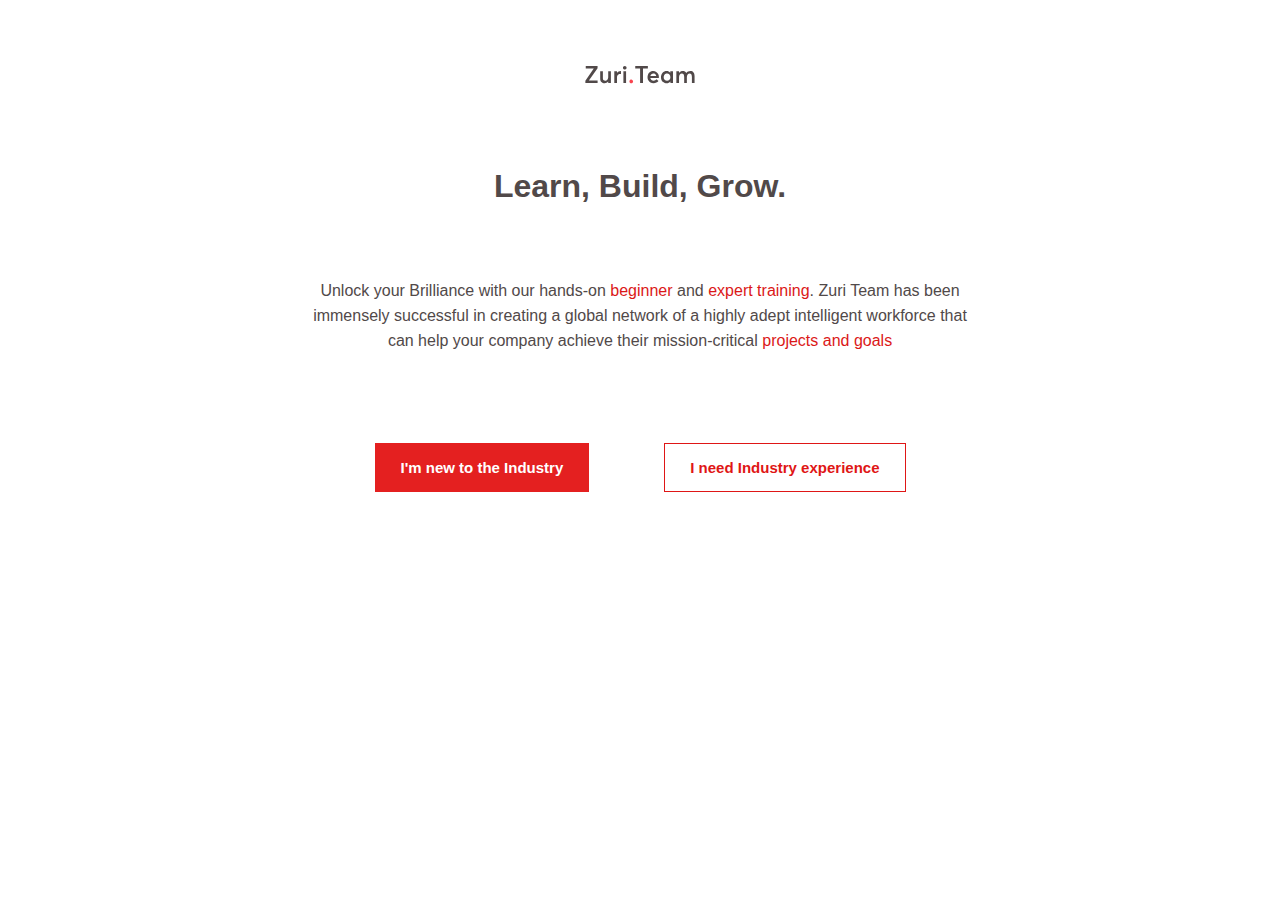
==== index.html @ c4123cb1 "First commit" ====
<!DOCTYPE html>
<html lang="en">
<head>
    <meta charset="UTF-8">
    <meta http-equiv="X-UA-Compatible" content="IE=edge">
    <meta name="viewport" content="width=device-width, initial-scale=1.0">
    <link href="http://fonts.cdnfonts.com/css/averta-standard" rel="stylesheet">
    <link rel="stylesheet" href="style.css">
    <title>ZURI | Learn, Build, Grow.</title>
</head>
<body>
    <section class="first">
        <header>
            <div class="logo">
                <svg width="110" height="19" viewBox="0 0 110 19" fill="none" xmlns="http://www.w3.org/2000/svg">
                    <path d="M4.05078 15.3984V15.3633L12.5703 3.1875V0.949219H0.746094V3.55078H8.76172V3.59766L0.371094 15.7266V18H12.6055V15.3984H4.05078ZM23.2109 6.29297V11.8945C23.2109 12.5039 23.1289 13.0664 22.9648 13.5586C22.8008 14.0508 22.5781 14.4609 22.2969 14.7656C22.0156 15.082 21.6875 15.3281 21.3359 15.4922C20.9727 15.6562 20.5977 15.7383 20.1992 15.7383C19.7773 15.7383 19.4375 15.6914 19.1562 15.5977C18.875 15.5039 18.6289 15.3281 18.4414 15.0938C18.2422 14.8594 18.1016 14.5547 18.0078 14.1562C17.9141 13.7695 17.8789 13.2773 17.8789 12.6914V6.29297H15.1953V13.418C15.1953 14.2734 15.3008 15.0117 15.5117 15.6328C15.7227 16.2539 16.0156 16.7461 16.4141 17.1094C16.8125 17.4844 17.2695 17.7539 17.7852 17.9297C18.3008 18.1055 18.8984 18.1875 19.5664 18.1875C20.2578 18.1875 20.9141 18.0469 21.5469 17.7539C22.168 17.4609 22.707 17.0391 23.1758 16.4766H23.2109V18H25.8945V6.29297H23.2109ZM35.6562 6.11719C34.9414 6.11719 34.2734 6.29297 33.6406 6.62109C33.0078 6.94922 32.4688 7.42969 32.0117 8.05078H31.9766V6.29297H29.293V18H31.9766V12.4453C31.9766 11.8125 32.0938 11.2383 32.3398 10.7344C32.5859 10.2305 32.9492 9.83203 33.4414 9.52734C33.9336 9.23438 34.5078 9.08203 35.1758 9.08203C35.4102 9.08203 35.6797 9.09375 35.9844 9.11719V6.12891C35.9141 6.12891 35.8086 6.11719 35.6562 6.11719ZM39.7578 4.54688C40.0742 4.54688 40.3672 4.47656 40.6484 4.3125C40.9297 4.14844 41.1523 3.9375 41.3164 3.65625C41.4805 3.38672 41.5625 3.09375 41.5625 2.76562C41.5625 2.28516 41.375 1.86328 41.0234 1.51172C40.6719 1.16016 40.25 0.984375 39.7578 0.984375C39.2422 0.984375 38.8203 1.16016 38.4688 1.51172C38.1172 1.86328 37.9414 2.27344 37.9414 2.76562C37.9414 3.25781 38.1172 3.67969 38.4688 4.03125C38.8203 4.38281 39.2422 4.54688 39.7578 4.54688ZM38.3984 18H41.082V6.29297H38.3984V18ZM55.0859 18H57.9805V3.55078H62.8672V0.949219H50.2461V3.55078H55.0859V18ZM73.9062 12.0117C73.9062 10.8867 73.6719 9.86719 73.2148 8.97656C72.7461 8.08594 72.0898 7.39453 71.2227 6.87891C70.3555 6.375 69.3477 6.11719 68.2227 6.11719C67.4141 6.11719 66.6641 6.26953 65.9609 6.5625C65.2578 6.85547 64.6484 7.26562 64.1445 7.78125C63.6289 8.30859 63.2305 8.94141 62.9492 9.69141C62.6562 10.4414 62.5156 11.2617 62.5156 12.1406C62.5156 13.3359 62.7734 14.4023 63.3008 15.3281C63.8164 16.2539 64.5312 16.957 65.4453 17.4492C66.3477 17.9414 67.3672 18.1875 68.5039 18.1875C69.5938 18.1875 70.5547 17.9883 71.3867 17.5898C72.2188 17.1914 72.8984 16.6523 73.4375 15.9727L71.5625 14.3672C70.8242 15.293 69.8516 15.75 68.6445 15.75C67.7773 15.75 67.0508 15.5156 66.4531 15.0352C65.8555 14.5664 65.4688 13.9102 65.3047 13.0781H73.8359C73.8828 12.7969 73.9062 12.4453 73.9062 12.0117ZM68.3633 8.55469C68.8555 8.55469 69.3008 8.66016 69.6992 8.85938C70.0977 9.05859 70.4141 9.32812 70.6602 9.67969C70.9062 10.0312 71.0938 10.4414 71.2109 10.9102H65.3516C65.5391 10.1602 65.9023 9.58594 66.4414 9.17578C66.9805 8.76562 67.6133 8.55469 68.3633 8.55469ZM85.2852 6.29297V7.69922H85.2383C84.3477 6.64453 83.1406 6.11719 81.6172 6.11719C80.8203 6.11719 80.0703 6.26953 79.3789 6.57422C78.6758 6.87891 78.0781 7.30078 77.5859 7.82812C77.082 8.36719 76.6836 9.01172 76.4023 9.76172C76.1094 10.5234 75.9688 11.332 75.9688 12.1992C75.9688 12.9141 76.0508 13.582 76.2383 14.2148C76.4258 14.8477 76.6836 15.3984 77.0234 15.8789C77.3633 16.3594 77.7617 16.7695 78.2305 17.1211C78.6992 17.4727 79.2148 17.7422 79.8008 17.918C80.3867 18.1055 80.9961 18.1875 81.6406 18.1875C83.2344 18.1875 84.4766 17.6016 85.3672 16.4297H85.4023V18H87.9688V6.29297H85.2852ZM82.0625 15.75C81.0664 15.75 80.2578 15.4219 79.6367 14.7656C79.0039 14.1094 78.6992 13.2539 78.6992 12.2109C78.6992 11.6719 78.7812 11.168 78.957 10.6992C79.1328 10.2305 79.3789 9.84375 79.6836 9.53906C79.9883 9.23438 80.3398 8.98828 80.75 8.8125C81.1602 8.64844 81.6055 8.55469 82.0742 8.55469C83.0234 8.55469 83.8086 8.90625 84.4414 9.60938C85.0742 10.3125 85.3906 11.1797 85.3906 12.2109C85.3906 13.2539 85.0625 14.1094 84.418 14.7656C83.7734 15.4219 82.9883 15.75 82.0625 15.75ZM105.465 6.11719C104.598 6.11719 103.801 6.29297 103.086 6.62109C102.359 6.94922 101.762 7.42969 101.27 8.0625H101.223C100.52 6.77344 99.3594 6.11719 97.7305 6.11719C97.0391 6.11719 96.3711 6.28125 95.7383 6.58594C95.1055 6.89062 94.543 7.33594 94.0742 7.91016H94.0391V6.29297H91.3555V18H94.0391V12.1641C94.0391 11.0508 94.2969 10.1719 94.8242 9.52734C95.3516 8.88281 96.0312 8.55469 96.8516 8.55469C98.3984 8.55469 99.1836 9.67969 99.1836 11.9062V18.0117H101.867V12.1641C101.867 11.0508 102.125 10.1719 102.641 9.52734C103.156 8.88281 103.812 8.55469 104.598 8.55469C106.121 8.55469 106.895 9.67969 106.895 11.9062V18.0117H109.578V11.2266C109.578 9.51562 109.215 8.23828 108.512 7.39453C107.797 6.55078 106.777 6.11719 105.465 6.11719Z" fill="#514949"/>
                    <path d="M46.2617 18.1875C46.7539 18.1875 47.1758 18.0234 47.5273 17.6719C47.8789 17.3203 48.0664 16.8984 48.0664 16.4062C48.0664 15.9141 47.8789 15.4922 47.5273 15.1406C47.1758 14.7891 46.7539 14.6133 46.2617 14.6133C45.9219 14.6133 45.6172 14.6953 45.3359 14.8594C45.0547 15.0234 44.832 15.2344 44.668 15.5156C44.5039 15.7969 44.4336 16.0898 44.4336 16.4062C44.4336 16.8984 44.6094 17.3203 44.9609 17.6719C45.3125 18.0234 45.7461 18.1875 46.2617 18.1875Z" fill="#F8444F"/>
                </svg>
            </div>
        </header>
        <div class="header-text">
            <h1>Learn, Build, Grow.</h1>
            <p>Unlock your Brilliance with our hands-on <a href="/">beginner</a> and <a href="/">expert training</a>. Zuri Team has been immensely successful in creating a global network of a highly adept intelligent workforce that can help your company achieve their mission-critical <a href="/">projects and goals</a></p>
        </div>
        <div class="btn">
            <a href="training.html">
                <button class="red-fill">I'm new to the Industry</button>
            </a>
            <br>
            <a href="talent.html">
                <button class="white-fill">I need Industry experience</button>
            </a>
        </div>
    </section>
</body>
</html>
---- style.css ----
@import url('https://fonts.googleapis.com/css2?family=Open+Sans&family=Poppins:ital,wght@0,100;0,300;0,400;1,300&display=swap');

* {
    
    box-sizing: border-box;
    margin: 0;
    font-family: 'Open-Sans', sans-serif;
    padding: 0;
}

.first {
    height: 800px;
    background-image: url('https://zuri.team/img/hero-bg.svg');
    background-size: cover;
    background-position: center center;
    background-repeat: no-repeat;
    
}

.logo{
    display: flex;
    justify-content: center;
    padding-top: 65px;
    margin-bottom: 65px;
}

.header-text{
    text-align: center; 
    max-width: 700px;
    margin: 0 auto;
    padding: 10px;
}

.header-text p{
    font-size: 16px;
    font-weight: 500;
    line-height: 25px;
    color: #514949;
}

.header-text h1{
    margin-bottom: 2em;
    font-size: 2rem;
    font-weight: 550;
    color: #514949;
    line-height: 55px;
}

a{
    text-decoration: none;
    color: rgb(219, 24, 24);
}

a:hover{
    color: rgb(141, 9, 9);
}

.btn{
    display: flex;
    justify-content: center;
    margin-top: 5em;
}

.white-fill{
    margin-left: 5em;
    padding: 15px 25px;
    font-size: 15px;
    font-weight: 600;
    border: 1px solid rgb(223, 22, 22);
    color: rgb(223, 22, 22);
    background-color: #fff;
}

.white-fill:hover{
    background-color: rgb(228, 32, 32);
    color: #fff;
}

.red-fill{
    padding: 15px 25px;
    font-size: 15px;
    font-weight: 600;
    border: 1px solid rgb(228, 32, 32);
    background-color: rgb(228, 32, 32);
    color: #fff;
}

.red-fill:hover{
    color: rgb(223, 22, 22);
    background-color: #fff;
}
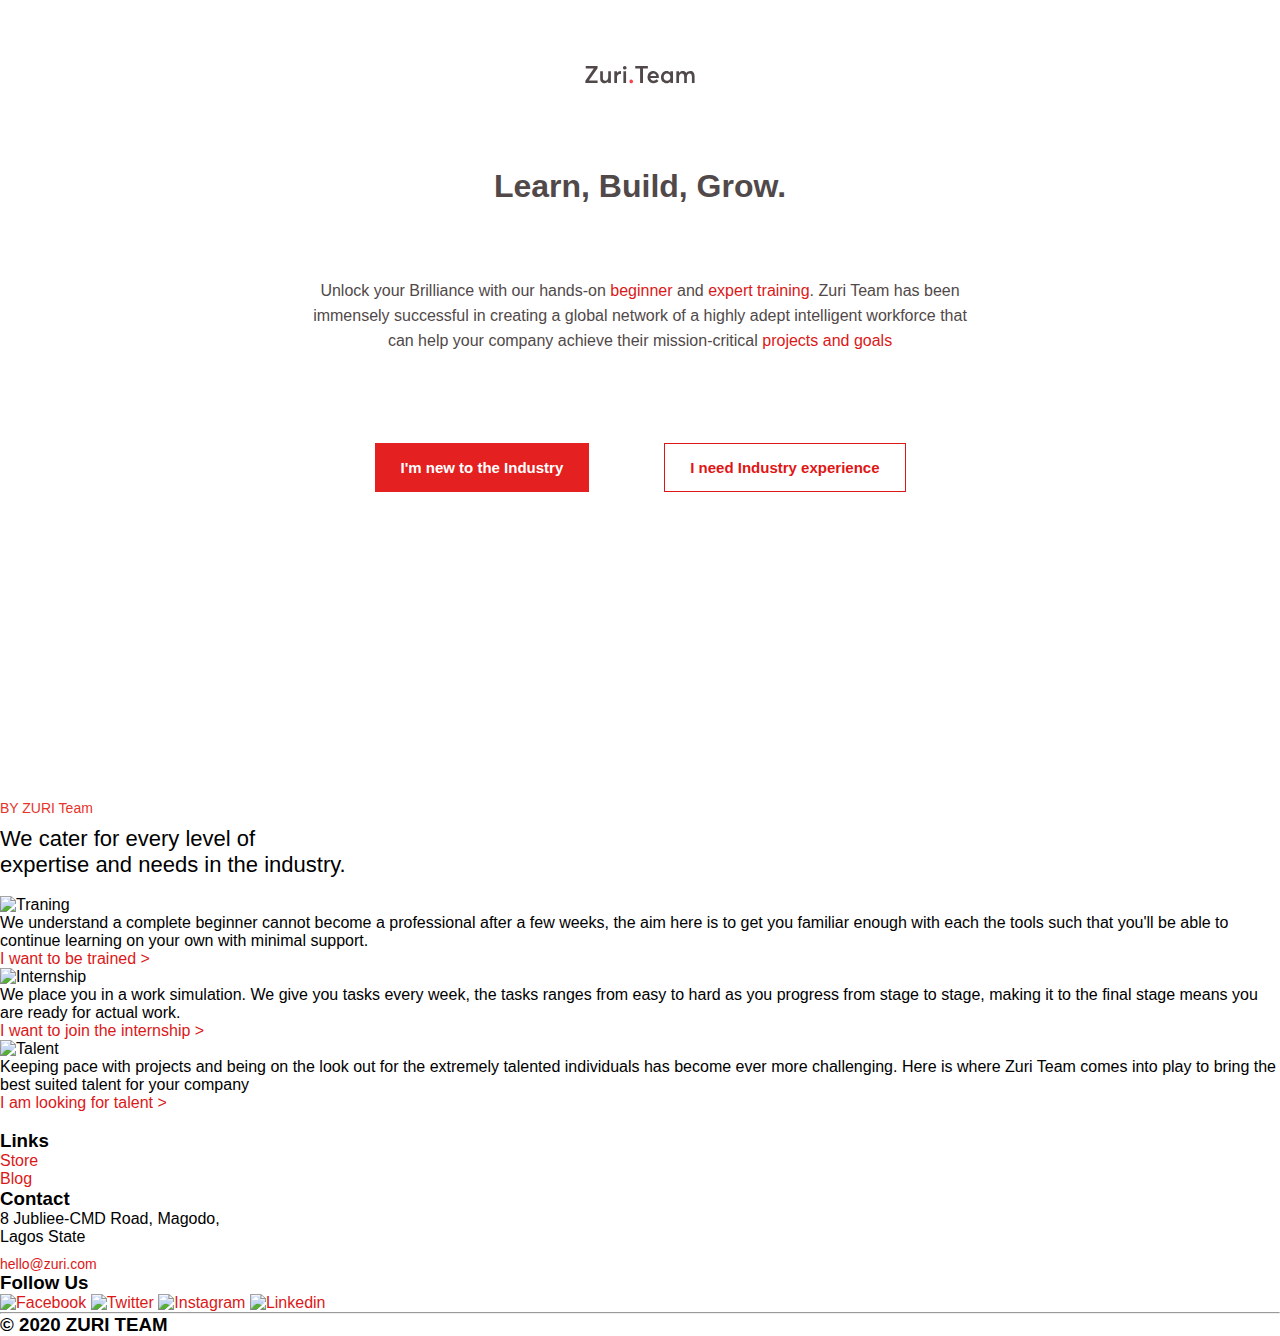
==== commit 2abace39: "Update index.html" ====
--- a/index.html
+++ b/index.html
@@ -32,5 +32,100 @@
             </a>
         </div>
     </section>
+    <section>
+        <div class="landingPageMiddleText">
+            <p style="color: #E7332B; font-size:14px;  font-weight: 500; margin-bottom: 10px;">BY ZURI Team</p>
+            <p style="font-size: 22px;">
+                We cater for every level of <br> expertise and needs in the industry.
+            </p>
+        </div>
+        <div class="landingPageMiddleSection">
+
+            <img class="leftIcon" src="/Images/left_bvmv7q.png" alt="">
+            <img class="rightIcon" src="/Images/right_yz6hn3.png" alt="">
+
+            <div class="TrainingSection">
+                <img src="/Images/zuri-training-img.svg" alt="Traning">
+                <div>
+                    <p>
+                        We understand a complete beginner cannot become a professional after a few weeks, 
+                        the aim here is to get you familiar enough with each the tools such that you'll be
+                        able to continue learning on your own with minimal support.
+                    </p>
+                    <p>
+                       <a href="https://training.zuri.team/">I want to be trained ></a>
+                    <p>
+                </div>
+            </div>
+
+            <div  class="TrainingSection">
+                <img src="/Images/zuri-internship-img.svg" alt="Internship">
+                <div>
+                    <p>
+                        We place you in a work simulation. We give you tasks every week, the tasks ranges from easy 
+                        to hard as you progress from stage to stage, making it to the final stage means you are ready for actual work.
+                    </p>
+                    <p>
+                        <a href="https://internship.zuri.team/">I want to join the internship ></a>
+                    <p>
+                </div>
+            </div>
+
+            <div  class="TrainingSection">
+                <img src="/Images/zuri-talent-img.svg" alt="Talent">
+                <div>
+                    <p>
+                        Keeping pace with projects and being on the look out for the extremely talented individuals has become ever more challenging. 
+                        Here is where Zuri Team comes into play to bring the best suited talent for your company
+                    </p>
+                    <p>
+                        <a href="https://talent.zuri.team/">I am looking for talent ></a>
+                    <p>
+                </div>
+            </div>
+        </div>
+    </section>
+
+    <section>
+        <div id="footerSection">
+            <div class="footerLogo">
+                <img src="/Images/zuri-logo-full.svg" alt="">
+            </div>
+
+            <div>
+                <h3>Links</h3>
+                <p class="footerLink">
+                   <a href="https://flutterwave.com/store/zuriteam">Store</a>
+                </p>
+                <p class="footerLink">
+                    <a href="https://blog.zuri.team">Blog</a>
+                </p>
+            </div>
+
+            <div>
+                <h3>Contact</h3>
+                <p class="contactP">
+                    8 Jubliee-CMD Road, Magodo, <br> Lagos State
+                </p>
+                <p style="font-size: 14px; margin-top: 10px;">
+                    <a href="mailto:hello@zuri.com">hello@zuri.com</a>
+                </p>
+            </div>
+
+            <div class="footerMediaTxt">
+                <h3>Follow Us</h3>
+                <div class="footerMediaSection">
+                    <a href=""><img src="/Images/fb.png" alt="Facebook"></a>
+                    <a href=""><img src="/Images/twitter.png" alt="Twitter"></a>
+                    <a href=""><img src="/Images/IG.png" alt="Instagram"></a>
+                    <a href=""><img src="/Images/in.png" alt="Linkedin"></a>
+                </div>
+            </div>
+        </div>
+        <hr class="bottomHr">
+        <div class="team">
+            <h3> &copy; 2020 ZURI TEAM</h3>
+        </div>
+    </section>
 </body>
-</html>+</html>
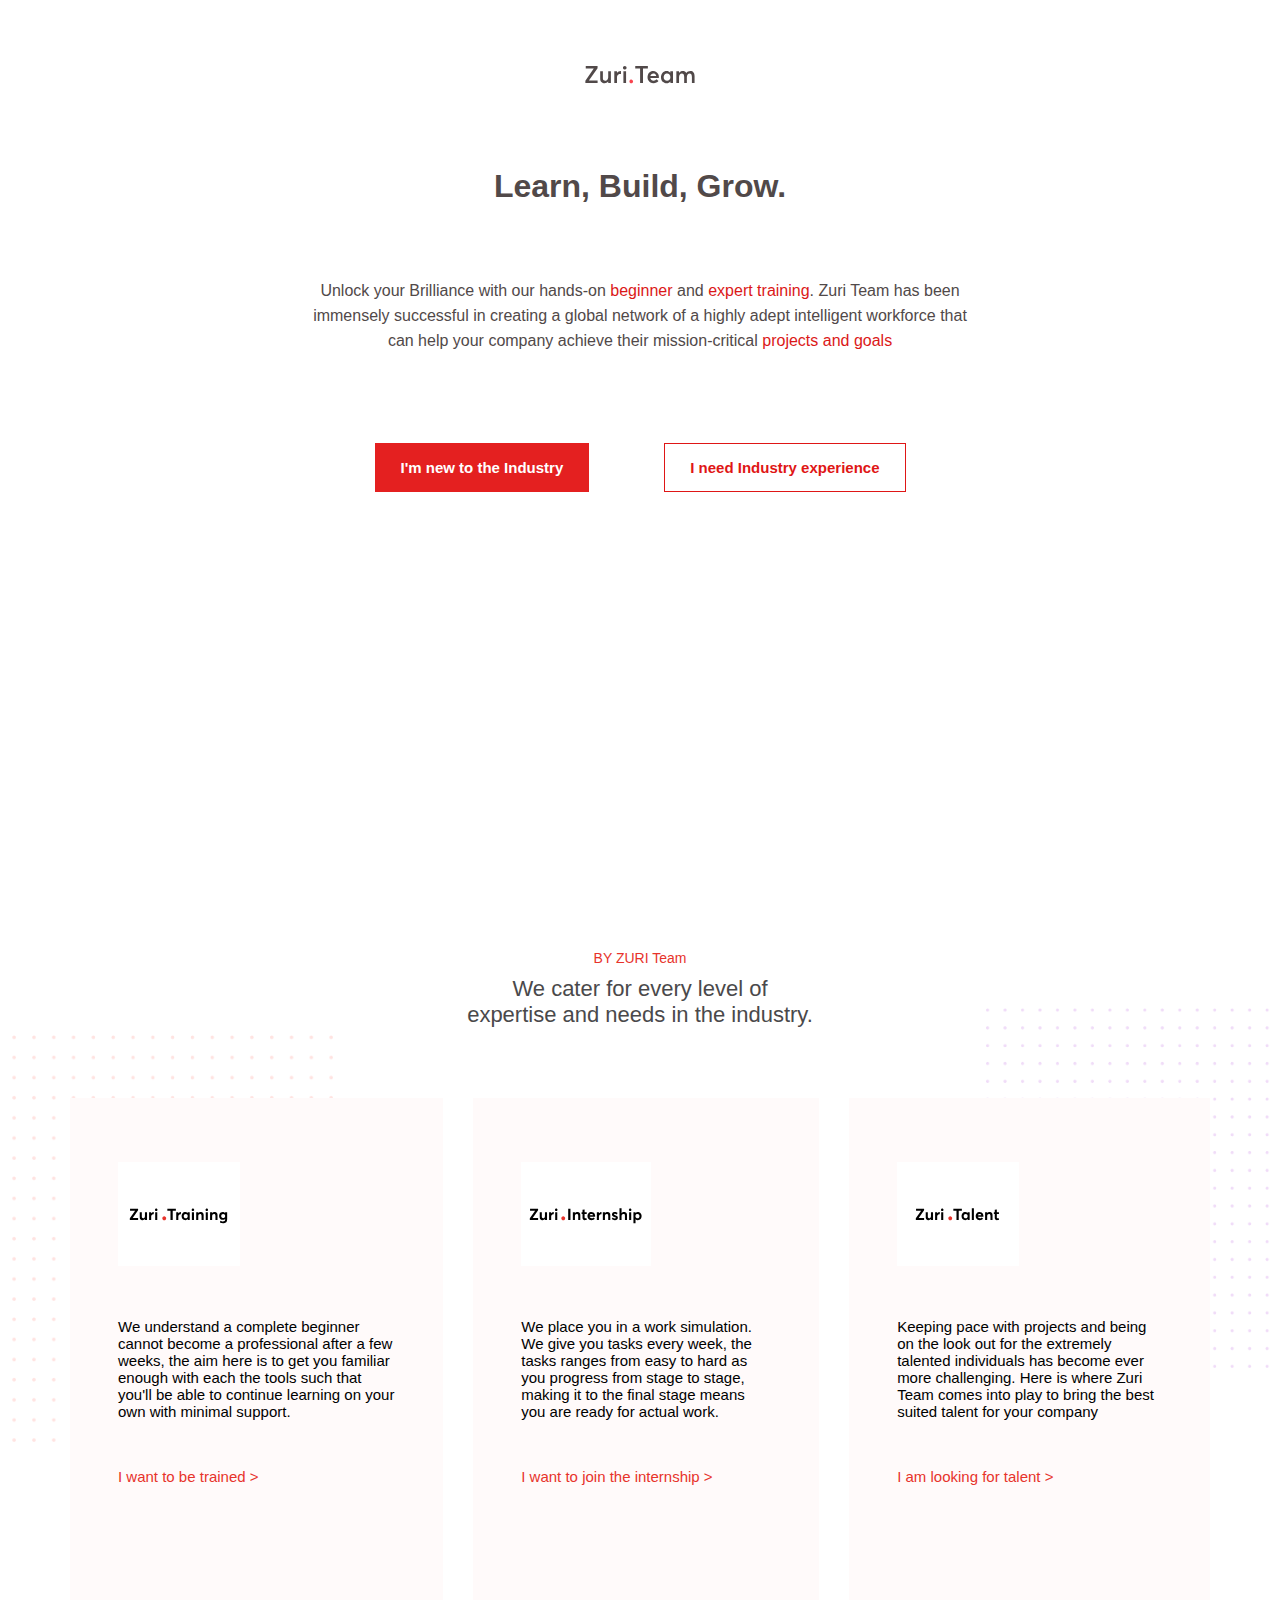
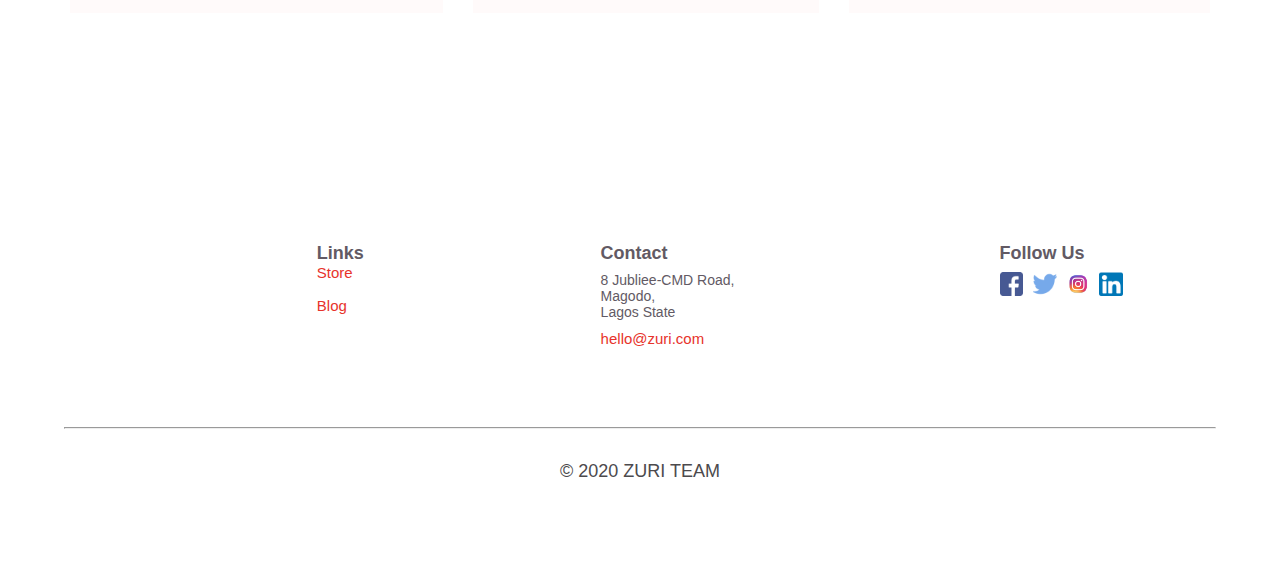
==== commit 43e35156: "Update index.html" ====
--- a/index.html
+++ b/index.html
@@ -27,7 +27,7 @@
                 <button class="red-fill">I'm new to the Industry</button>
             </a>
             <br>
-            <a href="talent.html">
+            <a href="https://training.zuri.team/">
                 <button class="white-fill">I need Industry experience</button>
             </a>
         </div>
--- a/style.css
+++ b/style.css
@@ -88,4 +88,209 @@
 .red-fill:hover{
     color: rgb(223, 22, 22);
     background-color: #fff;
-}+}
+
+.landingPageMiddleText{
+    text-align: center;
+    color: #4a494b;
+    margin-top: 150px;
+}
+
+.landingPageMiddleSection{
+    display: flex;
+    position: relative;
+    padding: 70px;
+    justify-content: flex-end;
+    gap: 30px;
+}
+
+.TrainingSection{
+    padding: 4rem 3rem 5rem;
+    background-color: #FFFAFA;
+}
+
+.TrainingSection p{
+    margin-top: 3rem ;
+    margin-bottom: 2rem;
+    font-size: 15px;
+}
+
+.TrainingSection a{
+  color:#E7332B;
+  font-weight: 500;
+  font-size: 15px;
+}
+
+/* This was used to an image by the left and right side of the screen */
+.leftIcon{
+    position: absolute;
+    left: 0;
+    top:1%;
+    z-index: -1;
+    width: 26%;
+}
+
+.rightIcon{
+    position: absolute;
+    right: 0;
+    top:-3%;
+    z-index: -1;
+    width: 23%;
+}
+
+#footerSection{
+    display: flex;
+    justify-content: space-between;
+    padding: 10rem 1rem 5rem 5rem;
+    gap: 20%;
+}
+
+#footerSection h3{
+    color:#625A64 ;
+    font-size: 18px;
+    font-weight: 600;
+}
+
+#footerSection a{
+    color: #E7332B;
+    font-size: 15px;
+    font-weight: 500;
+}
+
+.footerLink {
+    margin-bottom: 15px;
+}
+
+#footerSection .contactP{
+    font-size: 14px;
+    color:#625A64 ;
+    font-weight: 400;
+    margin-top: 8px;
+}
+
+.footerMediaSection img{
+    width: 9%;
+    margin-right: 5px;
+    margin-top: 8px;
+}
+
+.bottomHr{
+    width: 90%;
+    margin: auto;
+}
+
+.team h3{
+    text-align: center;
+    color: #4c4a4d;
+    font-size: 18px;
+    font-weight: 500;
+    padding-top: 2rem;
+    padding-bottom: 6rem;
+}
+
+@media screen and (max-width:992px) {
+    .landingPageText{
+        width: 70%;
+    }
+
+    .landingPageMiddleSection{
+        flex-direction: column;
+    }
+
+    #footerSection{
+        gap: 150px;
+    }
+
+    .footerMediaSection img{
+        width: 10%;
+    }
+}
+
+@media screen and (max-width:768px) {
+    .firstButton a{
+        padding: 13px  25px;
+    }
+
+    .secondButton a{
+        padding: 13px  25px;
+    }
+
+    .TrainingSection{
+        padding: 4rem 3rem 3rem;
+    }
+
+    #footerSection{
+        flex-direction: column;
+        gap: 20px;
+        text-align: center;
+        justify-content: center;
+        padding: 10rem 5rem 5rem 5rem;
+    }
+
+    #footerSection h3{
+        font-size: 24px;
+    }
+
+    .footerMediaSection img{
+        width: 3%;
+    }
+
+    .footerLogo img{
+        width: 25%;
+    }
+}
+
+@media screen and (max-width:576px) {
+    .landingPageText{
+       width: 95%;
+    }
+    
+    .landingPageButton{
+       flex-direction: column;
+       gap: 50px;
+    }
+
+    .firstButton a{
+        margin-right: 0;
+    }
+
+    .landingPageMiddleSection{
+        padding: 70px  35px;
+    }
+
+    .footerLogo img{
+        width: 35%;
+    }
+
+    .footerMediaSection img{
+        width: 5%;
+    }
+
+}
+
+@media screen and (max-width:375px) {
+    .landingPageText{
+        width: 96%;
+    }
+
+    .landingPageArea h1{
+        font-weight: 600;
+        font-size: 28px;
+    }
+
+    .landingPageMiddleSection{
+        padding: 70px  23px;
+    }
+
+    #footerSection h3{
+        font-size: 23px;
+    }
+
+    .footerLogo img{
+        width: 70%;
+    }
+
+    .footerMediaSection img{
+        width: 9%;
+    }
+}
